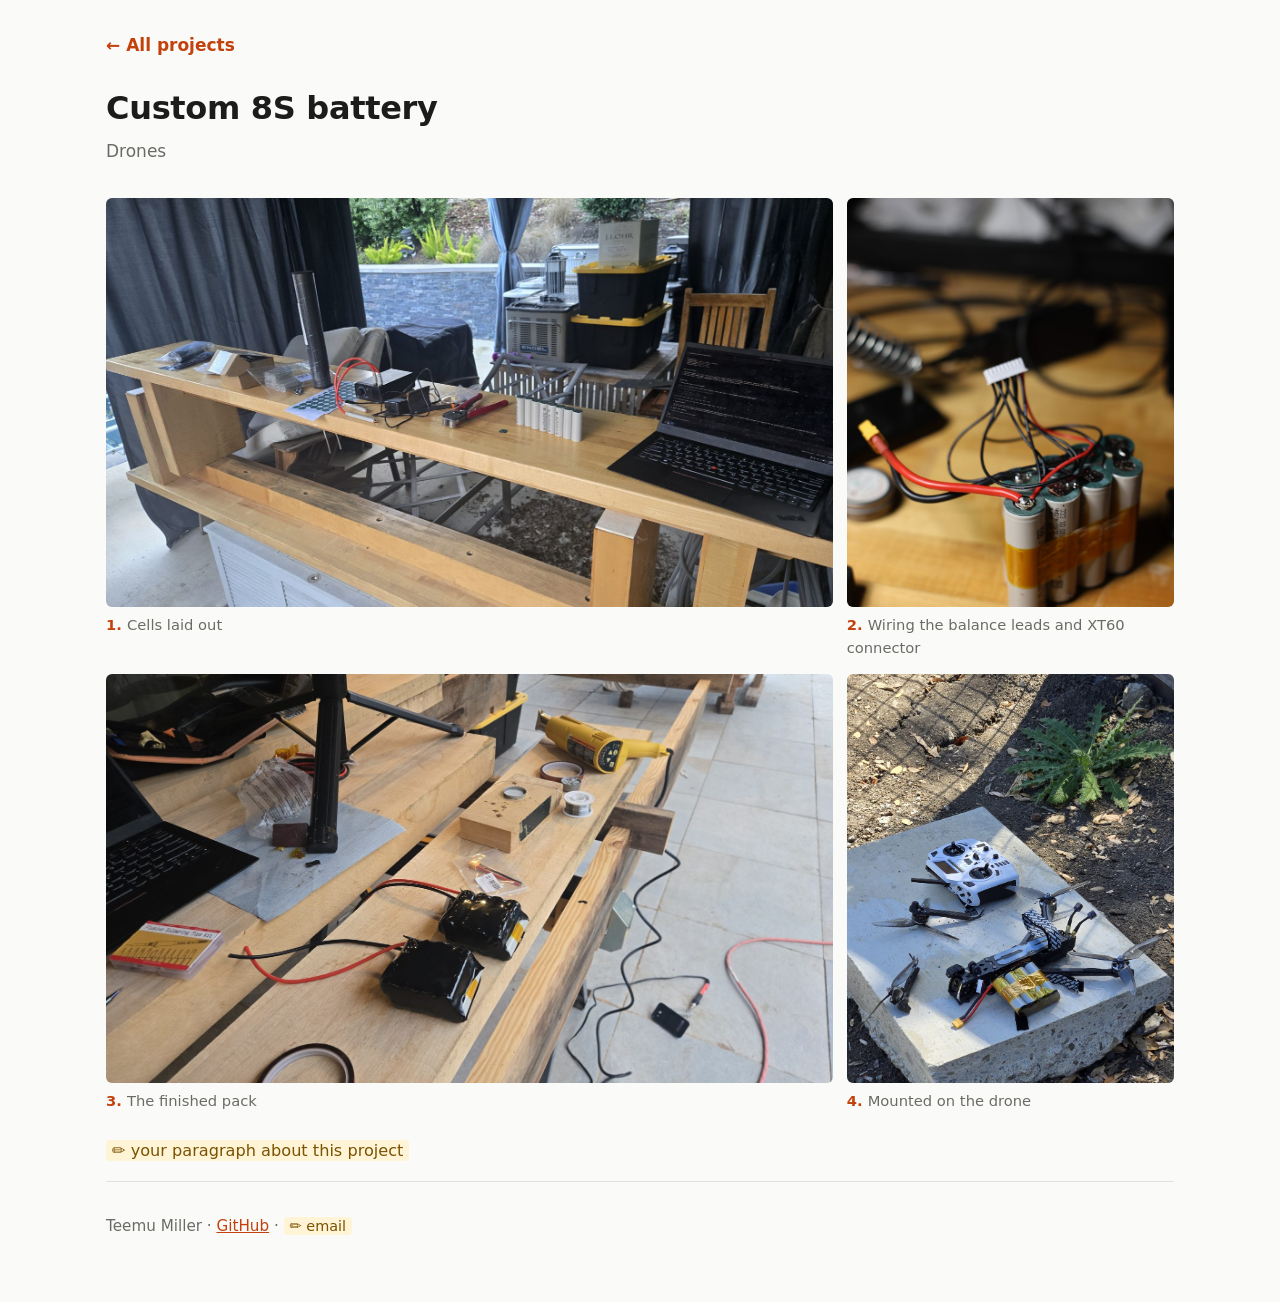
==== projects/battery.html @ 0b8b6d87 "Project pages: bigger photos in justified rows Co-Authored-By: Claude Opus 5.5 <noreply@anthropic.co" ====
<!doctype html>
<html lang="en">
<head>
<meta charset="utf-8">
<meta name="viewport" content="width=device-width, initial-scale=1">
<title>Custom 8S battery · Teemu Miller</title>
<link rel="stylesheet" href="../style.css">
</head>
<body>
<div class="wrap wide">
<a class="back" href="../index.html">← All projects</a>
<article class="project">
  <header class="project-head">
    <h1>Custom 8S battery</h1>
    <p class="meta">Drones</p>
  </header>

  <div class="gallery process">
    <figure style="--ar:1.776">
      <img src="../images/battery-cells-1.jpg" alt="Workbench with battery cells laid out in rows" loading="lazy">
      <figcaption>Cells laid out</figcaption>
    </figure>
    <figure style="--ar:0.8">
      <img src="../images/battery-assembly-1.jpg" alt="Battery pack during assembly: cells with balance leads and an XT60 connector" loading="lazy">
      <figcaption>Wiring the balance leads and XT60 connector</figcaption>
    </figure>
    <figure style="--ar:1.776">
      <img src="../images/battery-assembly-2.jpg" alt="The finished 8S battery pack on the workbench" loading="lazy">
      <figcaption>The finished pack</figcaption>
    </figure>
    <figure style="--ar:0.8">
      <img src="../images/battery-installed-1.jpg" alt="Drone with the battery mounted, next to its radio controller" loading="lazy">
      <figcaption>Mounted on the drone</figcaption>
    </figure>
  </div>

  <p class="project-para"><span class="todo">✏️ your paragraph about this project</span></p>
</article>

<footer>
  Teemu Miller · <a href="https://github.com/JeloBleb">GitHub</a> · <span class="todo">✏️ email</span>
</footer>
</div>
</body>
</html>
---- style.css ----
:root {
  --bg: #fafaf8;
  --fg: #1c1c1a;
  --muted: #6b6b66;
  --line: #e2e2dc;
  --card: #ffffff;
  --accent: #c2410c;
  --ph-bg: #efefe9;
  --todo-bg: #fff4d6;
  --todo-fg: #7a5200;
}
@media (prefers-color-scheme: dark) {
  :root {
    --bg: #141413;
    --fg: #ececE8;
    --muted: #9a9a93;
    --line: #2c2c29;
    --card: #1c1c1a;
    --accent: #f97316;
    --ph-bg: #232320;
    --todo-bg: #3a2f12;
    --todo-fg: #f2d38a;
  }
}

* { box-sizing: border-box; }
html { -webkit-text-size-adjust: 100%; }
body {
  margin: 0;
  background: var(--bg);
  color: var(--fg);
  font: 17px/1.6 system-ui, -apple-system, "Segoe UI", Roboto, sans-serif;
}
a { color: var(--accent); }
img { max-width: 100%; display: block; border-radius: 6px; }

.wrap { max-width: 860px; margin: 0 auto; padding: 0 16px; }

/* header */
.site-head { padding: 64px 0 40px; }
.site-head h1 { font-size: 2.4rem; margin: 0 0 8px; letter-spacing: -0.02em; }
.site-head p { margin: 0 0 16px; color: var(--muted); font-size: 1.15rem; }
.links { display: flex; gap: 20px; flex-wrap: wrap; }
.links a { text-decoration: none; font-weight: 600; }
.links a:hover { text-decoration: underline; }

/* sections */
section { padding: 32px 0; border-top: 1px solid var(--line); }
section > h2 {
  font-size: 0.85rem; text-transform: uppercase; letter-spacing: 0.08em;
  color: var(--muted); margin: 0 0 20px;
}

/* featured */
.featured { display: grid; gap: 24px; }
@media (min-width: 720px) { .featured { grid-template-columns: 1.2fr 1fr; align-items: center; } }
.featured h3 { font-size: 1.6rem; margin: 0 0 8px; }
.featured p { margin: 0 0 12px; }

/* grid */
.grid { display: grid; gap: 16px; grid-template-columns: repeat(auto-fill, minmax(240px, 1fr)); }
.card {
  display: block; text-decoration: none; color: inherit;
  background: var(--card); border: 1px solid var(--line); border-radius: 10px;
  overflow: hidden; transition: border-color .15s, transform .15s;
}
.card:hover { border-color: var(--accent); transform: translateY(-2px); }
.card .ph, .card img { border-radius: 0; aspect-ratio: 4 / 3; object-fit: cover; width: 100%; }
.card-body { padding: 12px 14px 16px; }
.card h3 { font-size: 1.05rem; margin: 0 0 4px; }
.card p { margin: 0; color: var(--muted); font-size: 0.95rem; }

/* placeholders — delete as you fill things in */
.ph {
  background: var(--ph-bg); border: 2px dashed var(--line); border-radius: 6px;
  aspect-ratio: 4 / 3; display: grid; place-items: center; text-align: center;
  color: var(--muted); font-size: 0.85rem; padding: 12px;
}
.todo {
  background: var(--todo-bg); color: var(--todo-fg);
  border-radius: 4px; padding: 1px 6px; font-size: 0.95em;
}

/* project pages */
.back { display: inline-block; margin: 32px 0 0; text-decoration: none; font-weight: 600; }
.project-head { padding: 24px 0 8px; }
.project-head h1 { font-size: 2rem; margin: 0 0 4px; letter-spacing: -0.01em; }
.project-head .meta { color: var(--muted); margin: 0; }
.gallery { display: grid; gap: 12px; grid-template-columns: repeat(auto-fill, minmax(220px, 1fr)); margin: 24px 0; }
.gallery .hero { grid-column: 1 / -1; }
.project h2 { font-size: 1.2rem; margin: 32px 0 8px; }
.project ul.links-list { padding-left: 20px; }

footer { padding: 32px 0 64px; border-top: 1px solid var(--line); color: var(--muted); font-size: 0.95rem; }

.art img { aspect-ratio: 1 / 1; object-fit: cover; width: 100%; }
.art { grid-template-columns: repeat(2, 1fr); }

.diagram { margin: 16px 0 8px; }
.diagram img { max-width: 560px; margin: 0 auto; background: #fff; }
.diagram figcaption { text-align: center; color: var(--muted); font-size: 0.95rem; margin-top: 8px; }

.videos { display: grid; gap: 12px; grid-template-columns: 1fr; align-items: start; }
@media (min-width: 720px) { .videos { grid-template-columns: 3fr 1fr; } }
.videos video { width: 100%; border-radius: 6px; background: #000; }

/* bebop diagrams */
.pipeline-wrap { margin: 0; overflow-x: auto; }
.pipeline { display: block; width: 100%; min-width: 560px; max-width: 760px; height: auto; margin: 0 auto; }
.pipeline-wrap figcaption { text-align: center; color: var(--muted); font-size: 0.95rem; margin-top: 8px; }
.pipeline .box { fill: var(--card); stroke: var(--line); stroke-width: 1.5; }
.pipeline .box.table { stroke: var(--accent); }
.pipeline .lane-bg { fill: var(--fg); fill-opacity: 0.035; }
.pipeline .lane-bg.table { fill: var(--accent); fill-opacity: 0.07; }
.pipeline .lane-label { fill: var(--muted); font: 700 11px system-ui, -apple-system, "Segoe UI", Roboto, sans-serif; letter-spacing: 0.08em; }
.pipeline .lane-label.table { fill: var(--accent); }
.pipeline .t { fill: var(--fg); font: 600 15px system-ui, -apple-system, "Segoe UI", Roboto, sans-serif; }
.pipeline .s { fill: var(--muted); font: 12.5px system-ui, -apple-system, "Segoe UI", Roboto, sans-serif; }
.pipeline .s.fg { fill: var(--fg); }
.pipeline .s.accent, .pipeline .mono.accent { fill: var(--accent); }
.pipeline .mono { fill: var(--fg); font: 12.5px ui-monospace, "SF Mono", Menlo, Consolas, monospace; }
.pipeline .a { stroke: var(--muted); stroke-width: 1.5; fill: none; }
.pipeline .a.table { stroke: var(--accent); }
.pipeline .a.dash { stroke-dasharray: 5 4; }
.pipeline .rule { stroke: var(--line); stroke-width: 1; }
.pipeline .m { fill: var(--muted); }
.pipeline .m.table { fill: var(--accent); }
.pipeline .num { fill: var(--muted); }
.pipeline .num.table { fill: var(--accent); }
.pipeline .num-t { fill: var(--card); font: 700 11px system-ui, -apple-system, "Segoe UI", Roboto, sans-serif; }
.pipeline .chip { fill: var(--bg); stroke: var(--line); }
.pipeline .chip.strong { stroke: var(--fg); stroke-width: 1.5; }
.pipeline .badge.ok { fill: #16a34a; }
.pipeline .badge.warn { fill: #d97706; }
.pipeline .badge.bad { fill: var(--accent); }
.pipeline .badge.muted { fill: var(--muted); }
.pipeline .badge-t { fill: #fff; font: 700 11px system-ui, -apple-system, "Segoe UI", Roboto, sans-serif; }
.pipeline .empty { fill: none; stroke: var(--accent); stroke-dasharray: 4 3; }

/* bebop before/after */
.ba { margin: 0; min-width: 0; }
.ba h3 { font-size: 0.85rem; text-transform: uppercase; letter-spacing: 0.06em; color: var(--muted); margin: 16px 0 8px; }
.ba img { width: 100%; border: 1px solid var(--line); background: #fff; }
.ba figcaption { color: var(--muted); font-size: 0.95rem; margin-top: 10px; }
.ba-arrow { color: var(--accent); font-weight: 600; font-size: 0.9rem; text-align: center; margin: 6px 0 !important; }
.ba-scroll { overflow-x: auto; border: 1px solid var(--line); border-radius: 6px; }
.ba-table { border-collapse: collapse; width: 100%; font: 12px/1.4 ui-monospace, "SF Mono", Menlo, Consolas, monospace; background: var(--card); }
.ba-table th, .ba-table td { padding: 4px 8px; text-align: right; white-space: nowrap; border-bottom: 1px solid var(--line); font-weight: 400; }
.ba-table th { color: var(--muted); }
.ba-table th:first-child, .ba-table td:first-child { text-align: left; }
.ba-table tr:last-child td { border-bottom: 0; }
.featured > * { min-width: 0; }
.compare td:first-child { white-space: normal; min-width: 180px; }

/* labeled process galleries: justified rows */
.wrap.wide { max-width: 1100px; }
.process { display: flex; flex-wrap: wrap; gap: 14px; counter-reset: step; }
.process figure { counter-increment: step; flex: var(--ar) 1 calc(var(--ar) * 300px); min-width: 0; }
.process .hero { flex-basis: 100%; }
.process img { width: 100%; height: auto; aspect-ratio: var(--ar); object-fit: cover; object-position: center 35%; }
.process figcaption { font-size: 0.92rem; color: var(--muted); margin-top: 6px; }
.process figcaption::before { content: counter(step) ". "; font-weight: 700; color: var(--accent); }
.gallery figure { margin: 0; min-width: 0; }
.videos figure { margin: 0; }
.videos figcaption { font-size: 0.92rem; color: var(--muted); margin-top: 6px; }
.project-para { margin-top: 24px; }
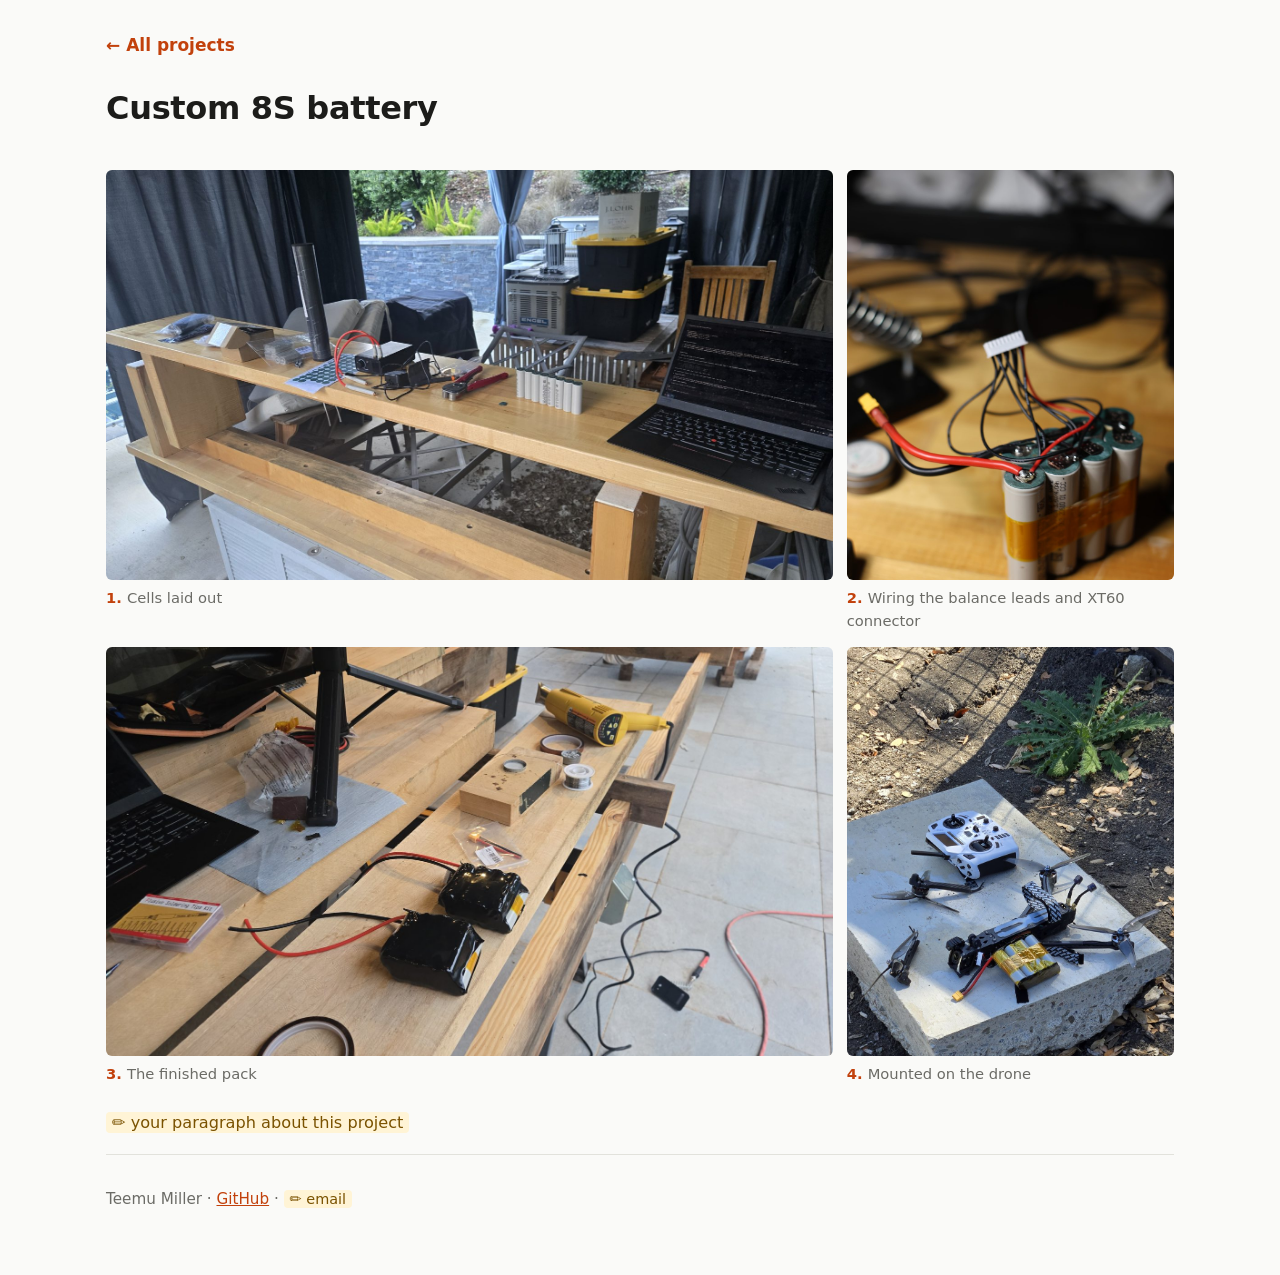
==== commit 7c8b6079: "Combine homepage projects; add loft dates; drop category labels Co-Authored-By: Claude Opus 5.5 <nor" ====
--- a/projects/battery.html
+++ b/projects/battery.html
@@ -12,7 +12,6 @@
 <article class="project">
   <header class="project-head">
     <h1>Custom 8S battery</h1>
-    <p class="meta">Drones</p>
   </header>
 
   <div class="gallery process">
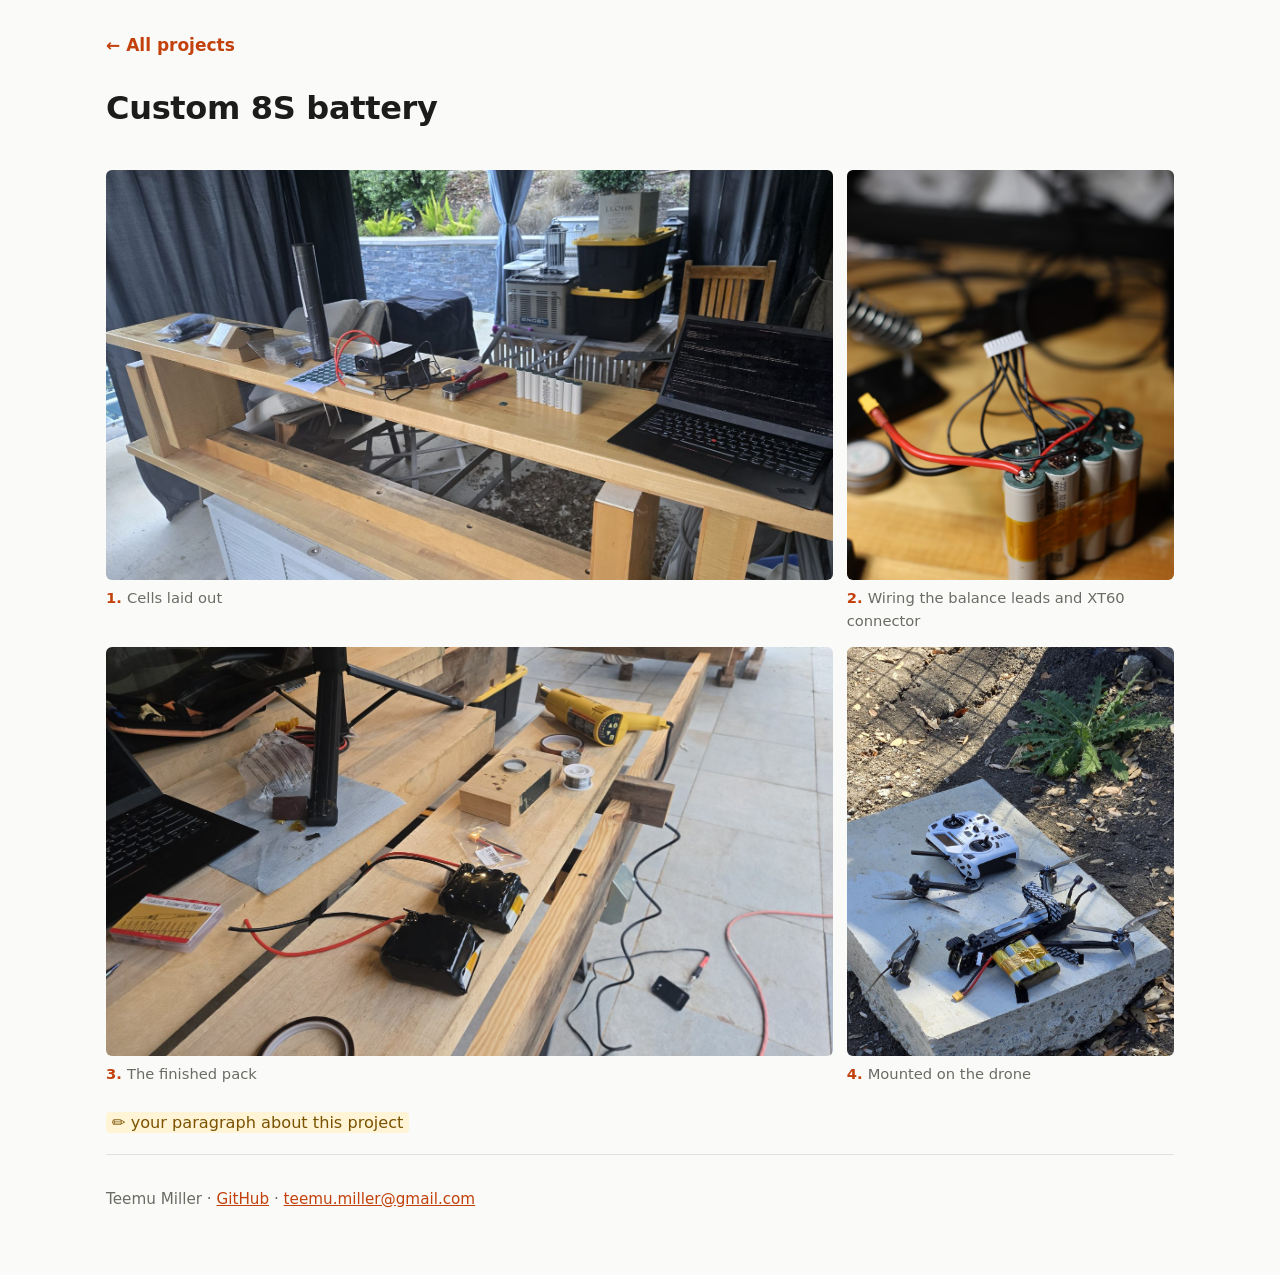
==== commit 98bdfa4e: "Fill in email; remove card one-liners and header bebop link Co-Authored-By: Claude Opus 5.5 <noreply" ====
--- a/projects/battery.html
+++ b/projects/battery.html
@@ -37,8 +37,9 @@
 </article>
 
 <footer>
-  Teemu Miller · <a href="https://github.com/JeloBleb">GitHub</a> · <span class="todo">✏️ email</span>
+  Teemu Miller · <a href="https://github.com/JeloBleb">GitHub</a> · <a href="mailto:teemu.miller@gmail.com">teemu.miller@gmail.com</a>
 </footer>
 </div>
+<script src="../lightbox.js" defer></script>
 </body>
 </html>
--- a/style.css
+++ b/style.css
@@ -164,3 +164,11 @@
 .videos figure { margin: 0; }
 .videos figcaption { font-size: 0.92rem; color: var(--muted); margin-top: 6px; }
 .project-para { margin-top: 24px; }
+
+/* click-to-enlarge */
+img.zoomable { cursor: zoom-in; }
+img.zoomable:focus-visible { outline: 2px solid var(--accent); outline-offset: 2px; }
+.lightbox { border: 0; padding: 0; margin: auto; background: transparent; max-width: 100vw; max-height: 100vh; overflow: hidden; cursor: zoom-out; }
+.lightbox::backdrop { background: rgba(0, 0, 0, 0.85); }
+.lightbox img { display: block; max-width: 95vw; max-height: 95vh; width: auto; height: auto; border-radius: 4px; background: #fff; }
+.process video { display: block; width: 100%; height: auto; aspect-ratio: var(--ar); object-fit: contain; border-radius: 6px; background: #000; }
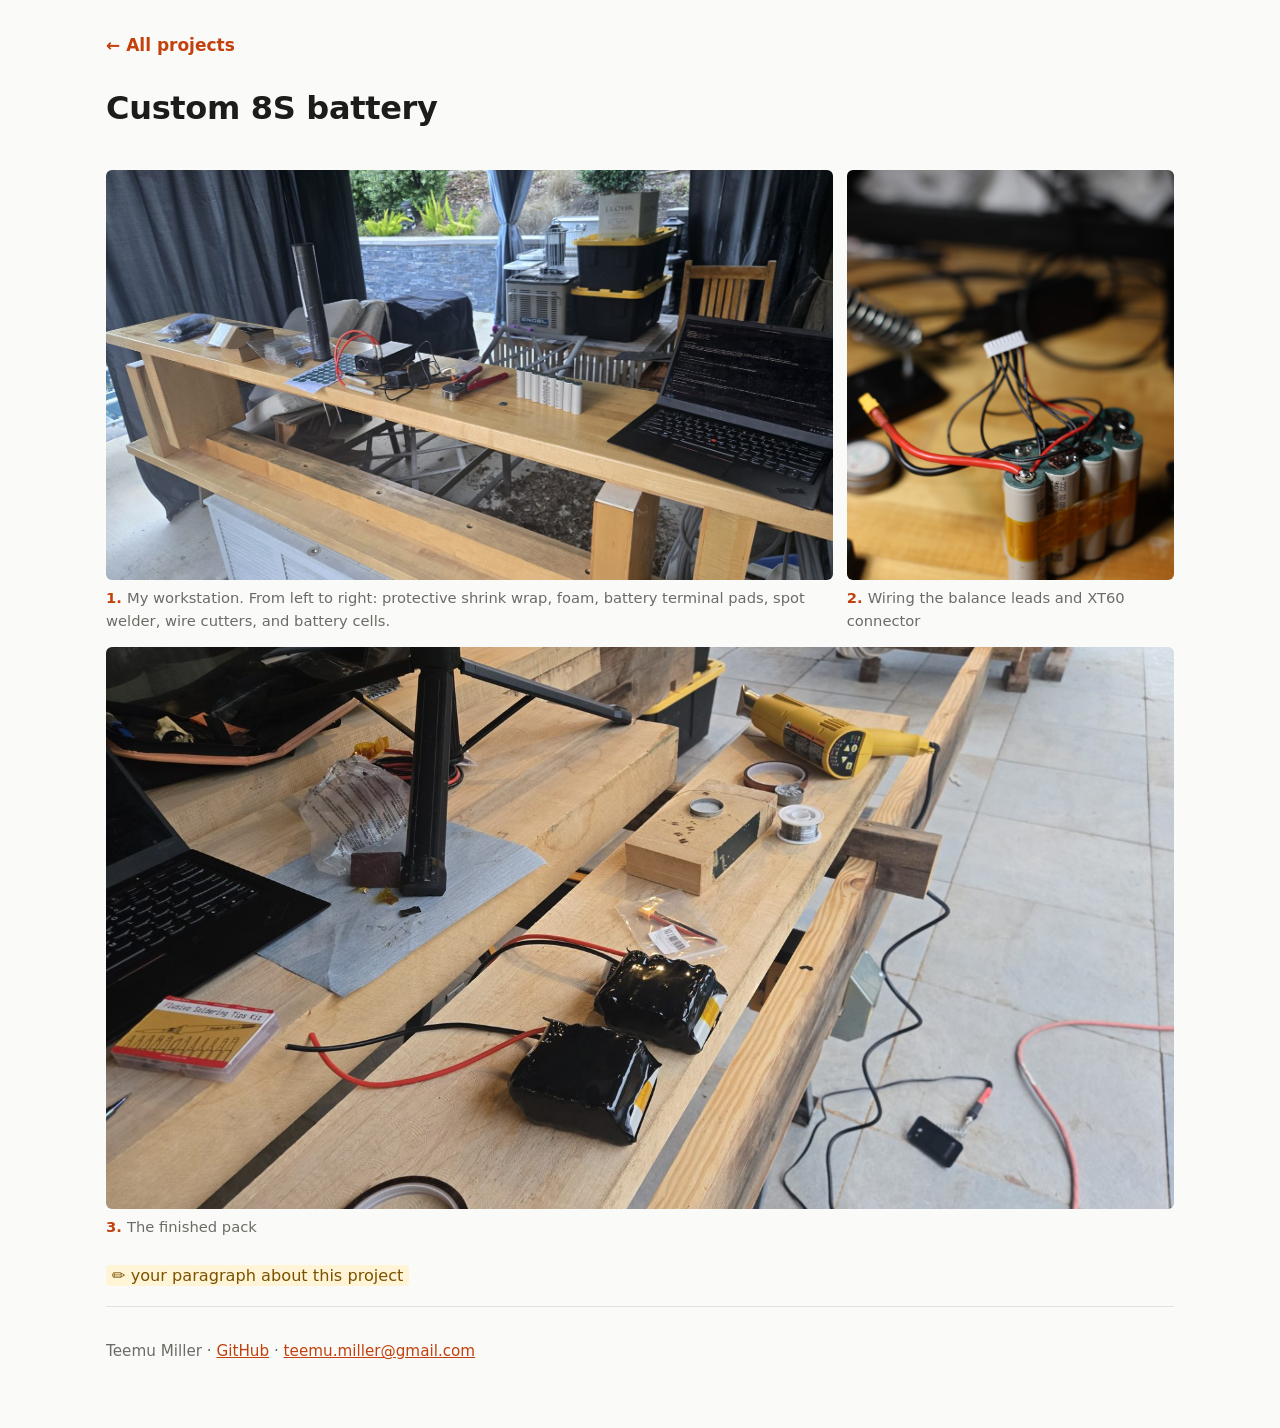
==== commit 8aa938b1: "Battery: new workstation caption; move mounted photo to drones Co-Authored-By: Claude Opus 5.5 <nore" ====
--- a/projects/battery.html
+++ b/projects/battery.html
@@ -16,20 +16,16 @@
 
   <div class="gallery process">
     <figure style="--ar:1.776">
-      <img src="../images/battery-cells-1.jpg" alt="Workbench with battery cells laid out in rows" loading="lazy">
-      <figcaption>Cells laid out</figcaption>
+      <img src="../images/battery-cells-1.jpg" alt="Workstation with shrink wrap, foam, battery terminal pads, a spot welder, wire cutters, and battery cells" loading="lazy">
+      <figcaption>My workstation. From left to right: protective shrink wrap, foam, battery terminal pads, spot welder, wire cutters, and battery cells.</figcaption>
     </figure>
     <figure style="--ar:0.8">
       <img src="../images/battery-assembly-1.jpg" alt="Battery pack during assembly: cells with balance leads and an XT60 connector" loading="lazy">
       <figcaption>Wiring the balance leads and XT60 connector</figcaption>
     </figure>
-    <figure style="--ar:1.776">
+    <figure class="hero" style="--ar:1.9">
       <img src="../images/battery-assembly-2.jpg" alt="The finished 8S battery pack on the workbench" loading="lazy">
       <figcaption>The finished pack</figcaption>
-    </figure>
-    <figure style="--ar:0.8">
-      <img src="../images/battery-installed-1.jpg" alt="Drone with the battery mounted, next to its radio controller" loading="lazy">
-      <figcaption>Mounted on the drone</figcaption>
     </figure>
   </div>
 
--- a/style.css
+++ b/style.css
@@ -172,3 +172,10 @@
 .lightbox::backdrop { background: rgba(0, 0, 0, 0.85); }
 .lightbox img { display: block; max-width: 95vw; max-height: 95vh; width: auto; height: auto; border-radius: 4px; background: #fff; }
 .process video { display: block; width: 100%; height: auto; aspect-ratio: var(--ar); object-fit: contain; border-radius: 6px; background: #000; }
+
+/* keyboards: tall photo spanning both rows */
+@media (min-width: 720px) {
+  .process.two-col { display: grid; grid-template-columns: 1.29fr 1fr; align-items: start; }
+  .process.two-col .hero { grid-column: 1; }
+  .process.two-col .tall { grid-column: 2; grid-row: 1 / span 2; }
+}
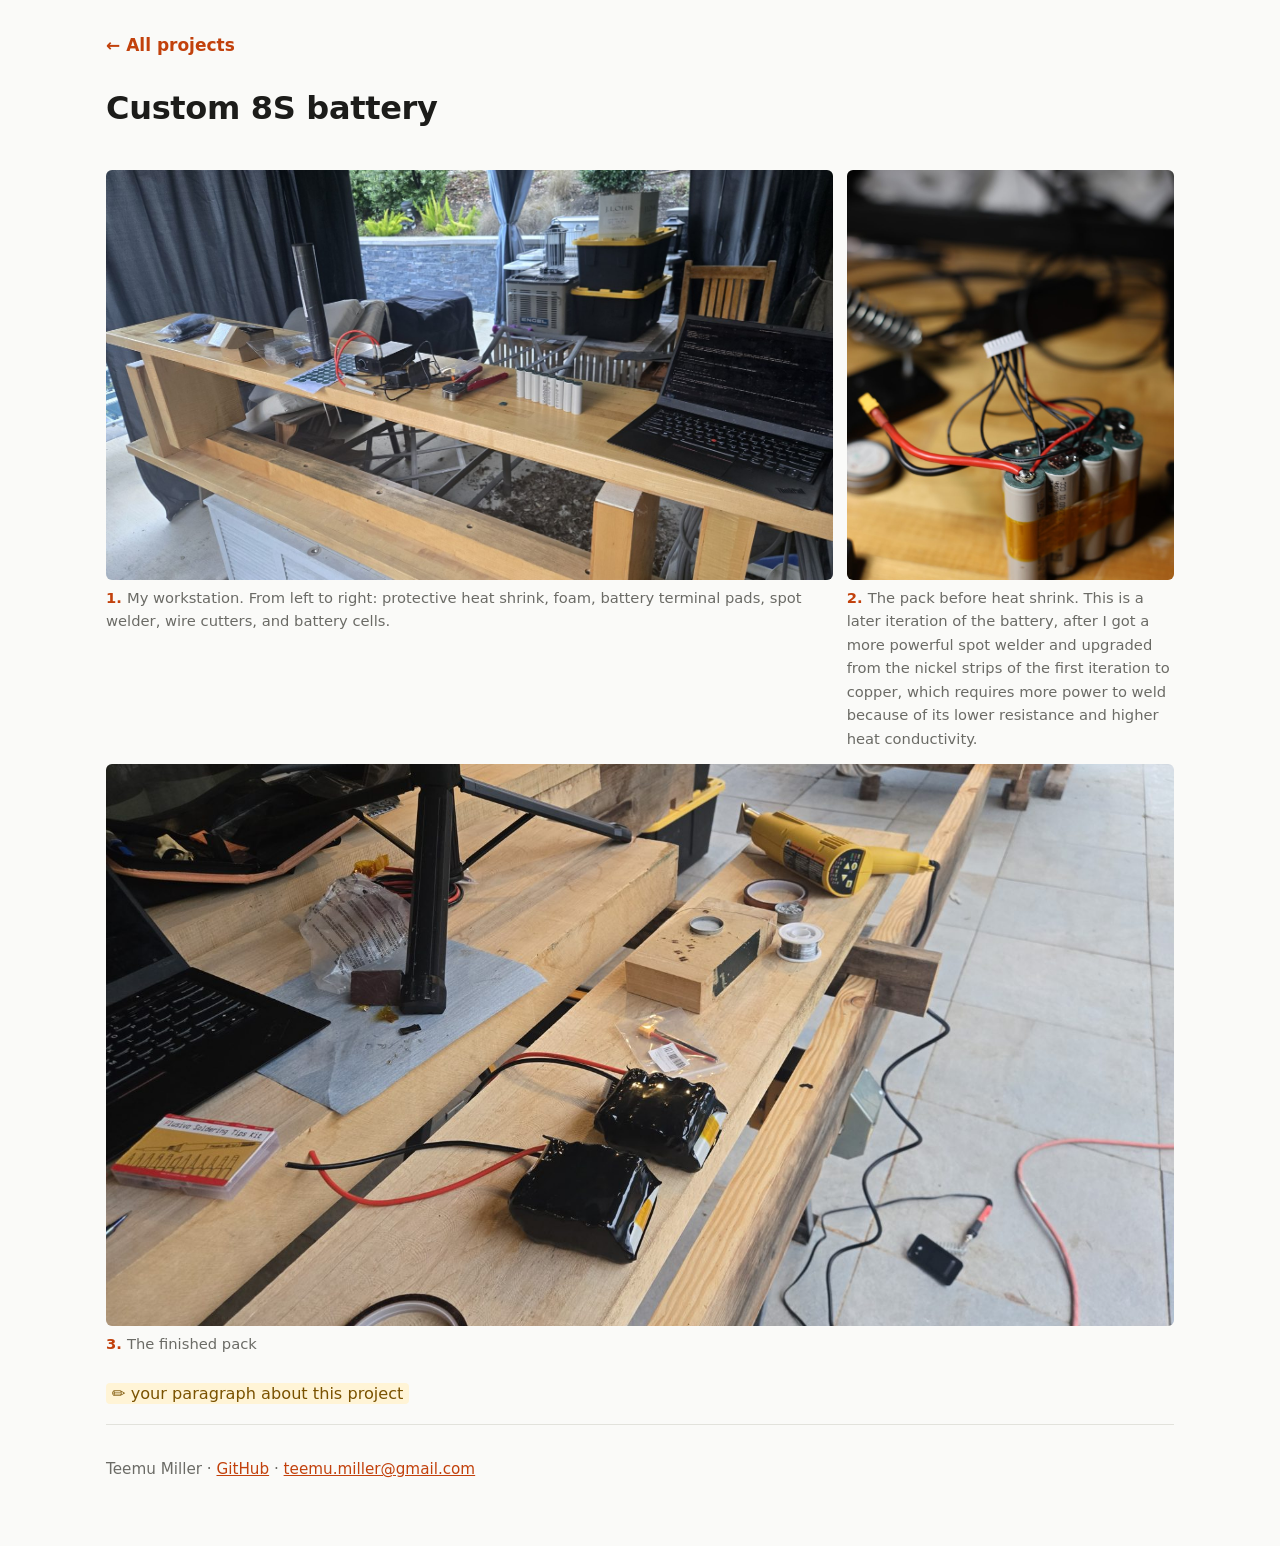
==== commit 506ae234: "Battery: update captions Co-Authored-By: Claude Opus 5.5 <noreply@anthropic.com>" ====
--- a/projects/battery.html
+++ b/projects/battery.html
@@ -16,12 +16,12 @@
 
   <div class="gallery process">
     <figure style="--ar:1.776">
-      <img src="../images/battery-cells-1.jpg" alt="Workstation with shrink wrap, foam, battery terminal pads, a spot welder, wire cutters, and battery cells" loading="lazy">
-      <figcaption>My workstation. From left to right: protective shrink wrap, foam, battery terminal pads, spot welder, wire cutters, and battery cells.</figcaption>
+      <img src="../images/battery-cells-1.jpg" alt="Workstation with heat shrink, foam, battery terminal pads, a spot welder, wire cutters, and battery cells" loading="lazy">
+      <figcaption>My workstation. From left to right: protective heat shrink, foam, battery terminal pads, spot welder, wire cutters, and battery cells.</figcaption>
     </figure>
     <figure style="--ar:0.8">
-      <img src="../images/battery-assembly-1.jpg" alt="Battery pack during assembly: cells with balance leads and an XT60 connector" loading="lazy">
-      <figcaption>Wiring the balance leads and XT60 connector</figcaption>
+      <img src="../images/battery-assembly-1.jpg" alt="Battery pack before heat shrink, with copper strips, balance leads, and an XT60 connector" loading="lazy">
+      <figcaption>The pack before heat shrink. This is a later iteration of the battery, after I got a more powerful spot welder and upgraded from the nickel strips of the first iteration to copper, which requires more power to weld because of its lower resistance and higher heat conductivity.</figcaption>
     </figure>
     <figure class="hero" style="--ar:1.9">
       <img src="../images/battery-assembly-2.jpg" alt="The finished 8S battery pack on the workbench" loading="lazy">
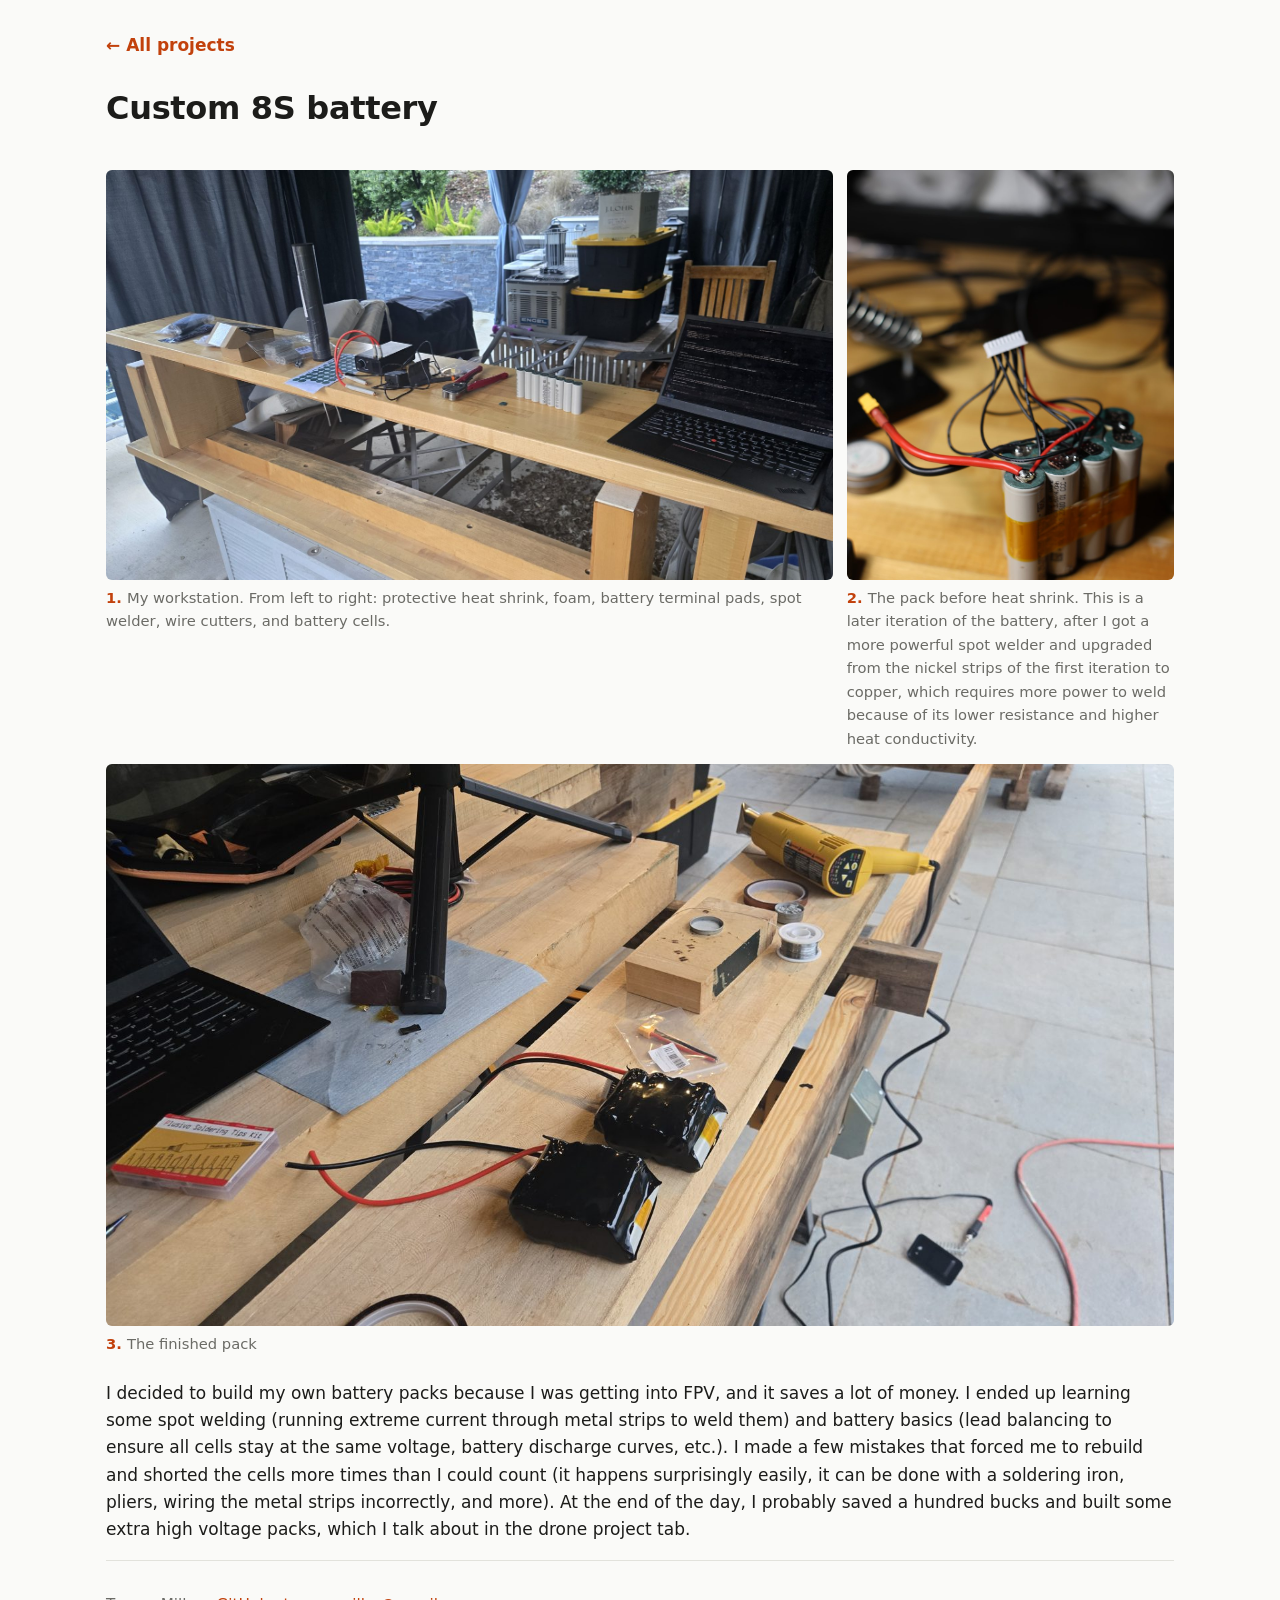
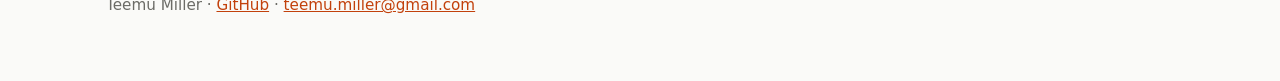
==== commit bedde089: "Battery: add project paragraph Co-Authored-By: Claude Opus 5.5 <noreply@anthropic.com>" ====
--- a/projects/battery.html
+++ b/projects/battery.html
@@ -29,7 +29,7 @@
     </figure>
   </div>
 
-  <p class="project-para"><span class="todo">✏️ your paragraph about this project</span></p>
+  <p class="project-para">I decided to build my own battery packs because I was getting into FPV, and it saves a lot of money. I ended up learning some spot welding (running extreme current through metal strips to weld them) and battery basics (lead balancing to ensure all cells stay at the same voltage, battery discharge curves, etc.). I made a few mistakes that forced me to rebuild and shorted the cells more times than I could count (it happens surprisingly easily, it can be done with a soldering iron, pliers, wiring the metal strips incorrectly, and more). At the end of the day, I probably saved a hundred bucks and built some extra high voltage packs, which I talk about in the drone project tab.</p>
 </article>
 
 <footer>
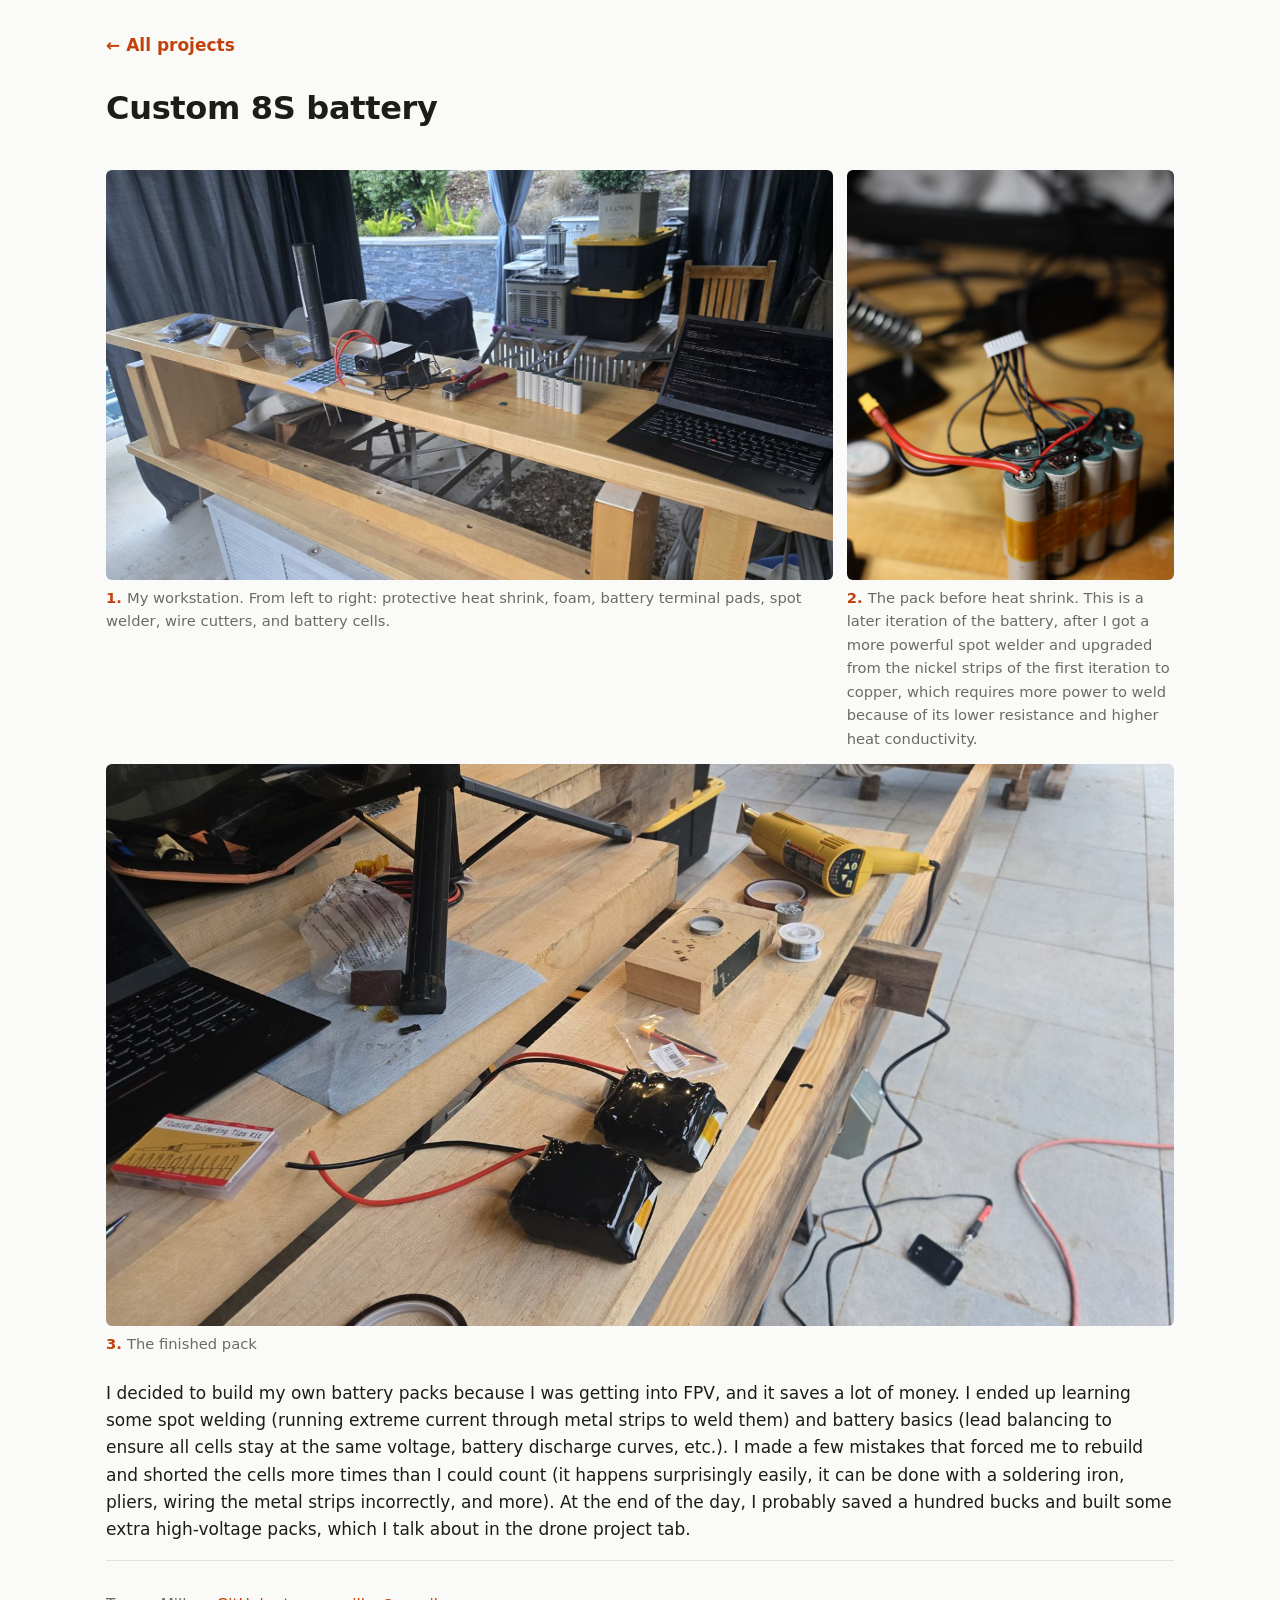
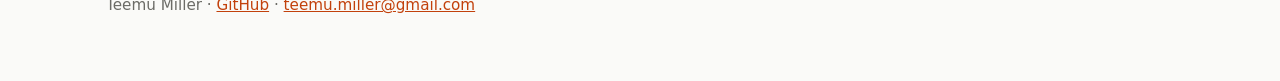
==== commit da1774f5: "Prepare for publishing: proofread fixes and remove unused files Co-Authored-By: Claude Opus 5.5 <nor" ====
--- a/projects/battery.html
+++ b/projects/battery.html
@@ -29,7 +29,7 @@
     </figure>
   </div>
 
-  <p class="project-para">I decided to build my own battery packs because I was getting into FPV, and it saves a lot of money. I ended up learning some spot welding (running extreme current through metal strips to weld them) and battery basics (lead balancing to ensure all cells stay at the same voltage, battery discharge curves, etc.). I made a few mistakes that forced me to rebuild and shorted the cells more times than I could count (it happens surprisingly easily, it can be done with a soldering iron, pliers, wiring the metal strips incorrectly, and more). At the end of the day, I probably saved a hundred bucks and built some extra high voltage packs, which I talk about in the drone project tab.</p>
+  <p class="project-para">I decided to build my own battery packs because I was getting into FPV, and it saves a lot of money. I ended up learning some spot welding (running extreme current through metal strips to weld them) and battery basics (lead balancing to ensure all cells stay at the same voltage, battery discharge curves, etc.). I made a few mistakes that forced me to rebuild and shorted the cells more times than I could count (it happens surprisingly easily, it can be done with a soldering iron, pliers, wiring the metal strips incorrectly, and more). At the end of the day, I probably saved a hundred bucks and built some extra high-voltage packs, which I talk about in the drone project tab.</p>
 </article>
 
 <footer>
--- a/style.css
+++ b/style.css
@@ -154,7 +154,8 @@
 
 /* labeled process galleries: justified rows */
 .wrap.wide { max-width: 1100px; }
-.process { display: flex; flex-wrap: wrap; gap: 14px; counter-reset: step; }
+.project { counter-reset: step; }
+.process { display: flex; flex-wrap: wrap; gap: 14px; }
 .process figure { counter-increment: step; flex: var(--ar) 1 calc(var(--ar) * 300px); min-width: 0; }
 .process .hero { flex-basis: 100%; }
 .process img { width: 100%; height: auto; aspect-ratio: var(--ar); object-fit: cover; object-position: center 35%; }
@@ -179,3 +180,12 @@
   .process.two-col .hero { grid-column: 1; }
   .process.two-col .tall { grid-column: 2; grid-row: 1 / span 2; }
 }
+.videos figure { counter-increment: step; }
+.videos figcaption::before { content: counter(step) ". "; font-weight: 700; color: var(--accent); }
+
+/* terminal output */
+.term { margin: 0; padding: 12px 14px; overflow-x: auto; border: 1px solid var(--line); border-radius: 6px; background: var(--card); font: 12px/1.45 ui-monospace, "SF Mono", Menlo, Consolas, monospace; }
+.term-fig { margin: 0 0 16px; }
+.term-fig figcaption { font-size: 0.92rem; color: var(--muted); margin-top: 6px; }
+.featured.second { margin-top: 28px; }
+.art-caption { margin: 0 0 12px; }
